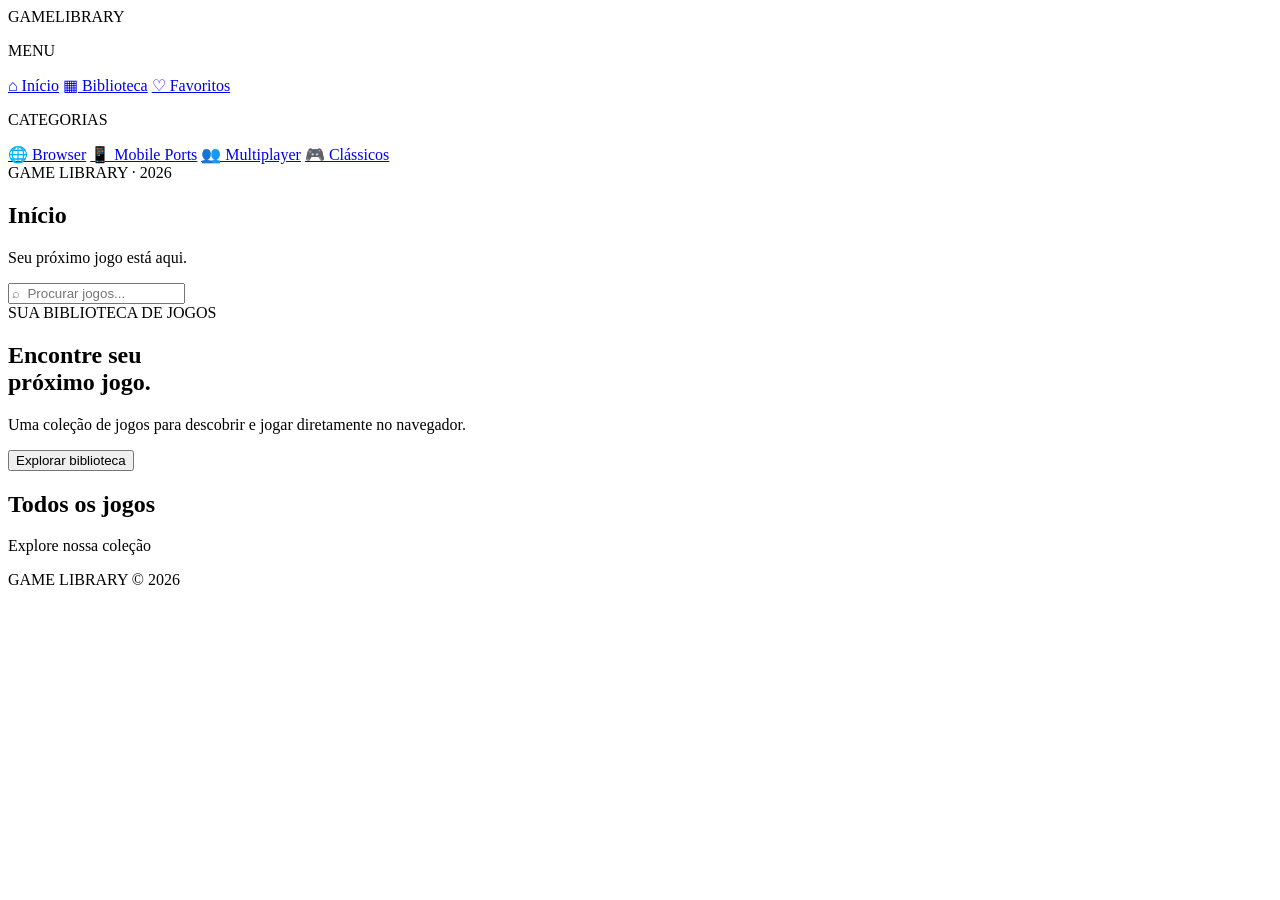
==== index.html @ 16671f28 "Add initial HTML structure for Game Library" ====
<!DOCTYPE html>
<html lang="pt-BR">
<head>
  <meta charset="UTF-8">
  <meta name="viewport" content="width=device-width, initial-scale=1.0">
  <title>Game Library</title>
  <link rel="stylesheet" href="style.css">
</head>
<body>

  <aside class="sidebar">
    <div class="logo">GAME<span>LIBRARY</span></div>

    <p class="menu-title">MENU</p>
    <nav>
      <a href="#" class="active" data-page="home">⌂ Início</a>
      <a href="#" data-page="library">▦ Biblioteca</a>
      <a href="#" data-page="favorites">♡ Favoritos</a>
    </nav>

    <p class="menu-title">CATEGORIAS</p>
    <nav>
      <a href="#" data-category="Browser">🌐 Browser</a>
      <a href="#" data-category="Mobile Ports">📱 Mobile Ports</a>
      <a href="#" data-category="Multiplayer">👥 Multiplayer</a>
      <a href="#" data-category="Clássicos">🎮 Clássicos</a>
    </nav>

    <div class="sidebar-bottom">GAME LIBRARY · 2026</div>
  </aside>

  <main>
    <header>
      <div>
        <h2 id="page-title">Início</h2>
        <p>Seu próximo jogo está aqui.</p>
      </div>
      <input id="search" type="search" placeholder="⌕  Procurar jogos...">
    </header>

    <section class="hero">
      <div class="hero-content">
        <span class="tag">SUA BIBLIOTECA DE JOGOS</span>
        <h1>Encontre seu<br>próximo <span>jogo.</span></h1>
        <p>Uma coleção de jogos para descobrir e jogar diretamente no navegador.</p>
        <button onclick="document.getElementById('games').scrollIntoView({behavior:'smooth'})">
          Explorar biblioteca
        </button>
      </div>
    </section>

    <section class="library-section">
      <div class="section-header">
        <div>
          <h2 id="section-title">Todos os jogos</h2>
          <p id="game-count">Explore nossa coleção</p>
        </div>
      </div>

      <div class="games-grid" id="games"></div>
    </section>

    <footer>GAME LIBRARY © 2026</footer>
  </main>

  <script src="script.js"></script>
</body>
</html>
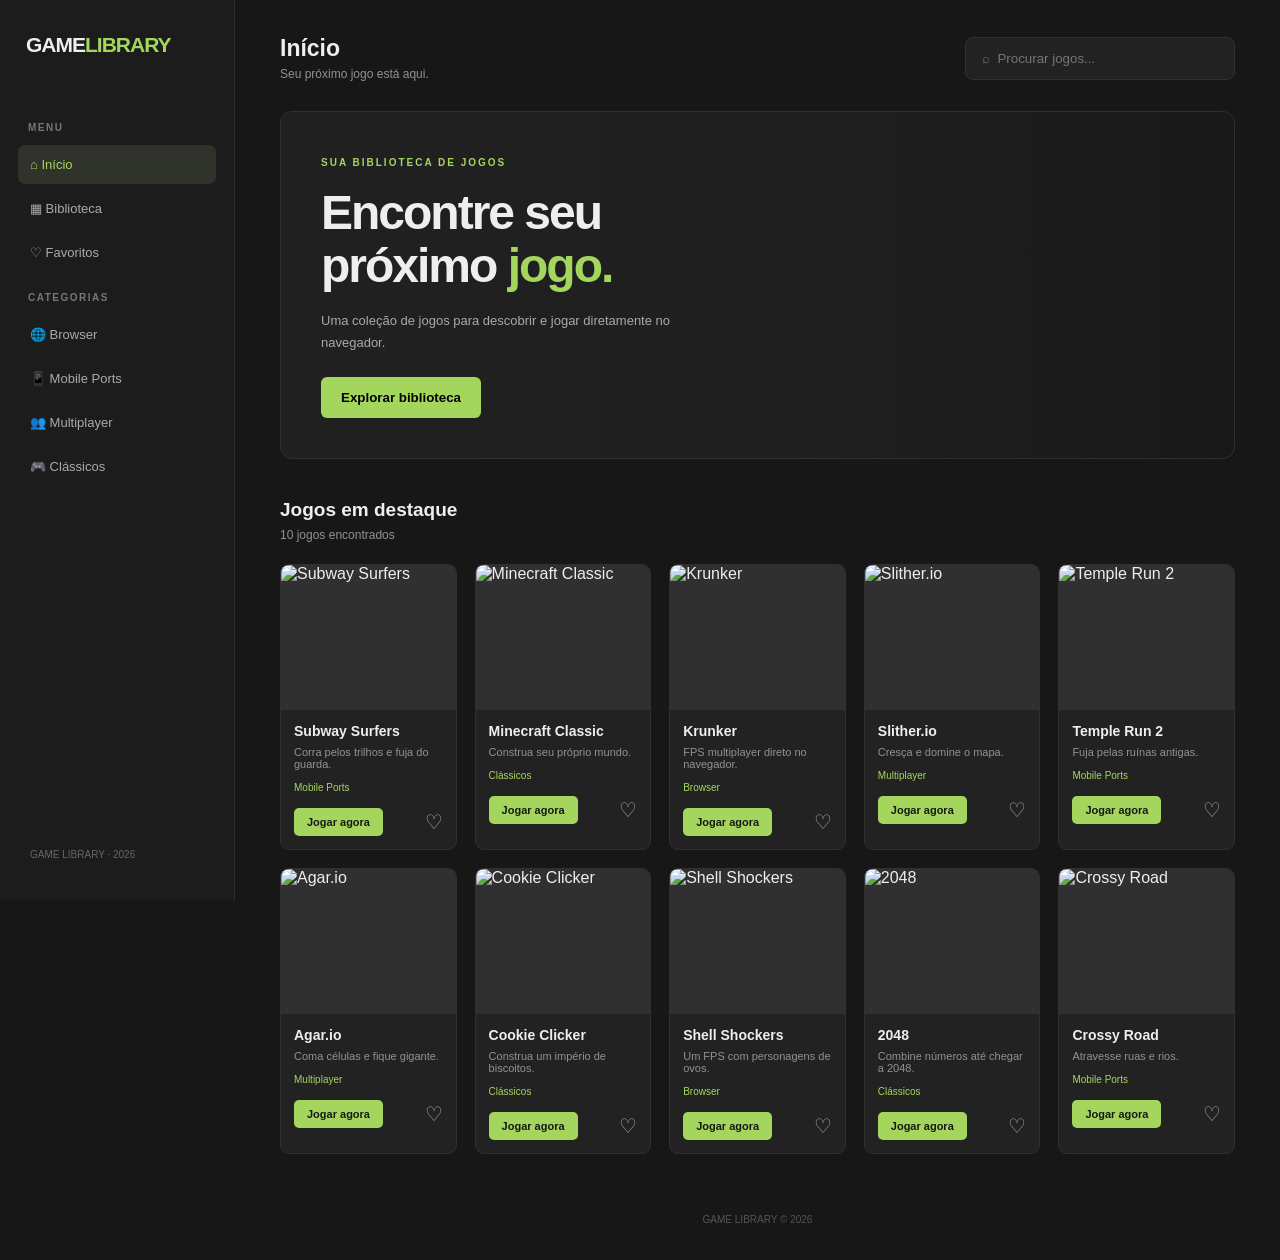
==== commit e83ad650: "Update index.html" ====
--- a/index.html
+++ b/index.html
@@ -51,14 +51,14 @@
     </section>
 
     <section class="library-section">
-      <div class="section-header">
-        <div>
-          <h2 id="section-title">Todos os jogos</h2>
-          <p id="game-count">Explore nossa coleção</p>
-        </div>
-      </div>
+     <div class="section-header">
+  <div>
+    <h2 id="section-title">Jogos em destaque</h2>
+    <p id="game-count">Explore nossa coleção</p>
+  </div>
+</div>
 
-      <div class="games-grid" id="games"></div>
+<div class="games-grid" id="games"></div>
     </section>
 
     <footer>GAME LIBRARY © 2026</footer>
--- a/style.css
+++ b/style.css
@@ -0,0 +1,342 @@
+
+* {
+  margin: 0;
+  padding: 0;
+  box-sizing: border-box;
+}
+
+:root {
+  --background: #171717;
+  --sidebar: #1c1c1c;
+  --card: #222222;
+  --border: #303030;
+  --text: #eeeeee;
+  --muted: #929292;
+  --accent: #a4d65e;
+}
+
+body {
+  background: var(--background);
+  color: var(--text);
+  font-family: Inter, Arial, sans-serif;
+  display: flex;
+  min-height: 100vh;
+}
+
+.sidebar {
+  width: 235px;
+  height: 100vh;
+  position: fixed;
+  background: var(--sidebar);
+  border-right: 1px solid var(--border);
+  padding: 28px 18px;
+  display: flex;
+  flex-direction: column;
+  z-index: 10;
+}
+
+.logo {
+  font-size: 21px;
+  font-weight: 900;
+  letter-spacing: -1px;
+  margin: 5px 8px 45px;
+}
+
+.logo span {
+  color: var(--accent);
+}
+
+.menu-title {
+  color: #777;
+  font-size: 10px;
+  font-weight: bold;
+  letter-spacing: 1.5px;
+  margin: 20px 10px 12px;
+}
+
+nav {
+  display: flex;
+  flex-direction: column;
+  gap: 5px;
+}
+
+nav a {
+  color: #aaa;
+  text-decoration: none;
+  padding: 12px;
+  border-radius: 7px;
+  font-size: 13px;
+  transition: .2s;
+}
+
+nav a:hover {
+  background: #292929;
+  color: white;
+}
+
+nav a.active {
+  background: #30332b;
+  color: var(--accent);
+}
+
+.sidebar-bottom {
+  margin-top: auto;
+  padding: 12px;
+  color: #666;
+  font-size: 10px;
+}
+
+main {
+  margin-left: 235px;
+  width: calc(100% - 235px);
+  padding: 35px 45px;
+}
+
+header {
+  display: flex;
+  justify-content: space-between;
+  align-items: center;
+  margin-bottom: 30px;
+  gap: 20px;
+}
+
+header h2 {
+  font-size: 23px;
+  margin-bottom: 5px;
+}
+
+header p, .section-header p {
+  color: var(--muted);
+  font-size: 12px;
+}
+
+#search {
+  width: 270px;
+  padding: 13px 16px;
+  background: #222;
+  border: 1px solid var(--border);
+  border-radius: 8px;
+  color: white;
+  outline: none;
+}
+
+#search:focus {
+  border-color: var(--accent);
+}
+
+.hero {
+  min-height: 275px;
+  border-radius: 12px;
+  border: 1px solid var(--border);
+  background:
+    linear-gradient(90deg, #202020 15%, #202020dd 55%, #20202033),
+    url("https://images.unsplash.com/photo-1542751371-adc38448a05e?w=1400")
+    center/cover;
+  display: flex;
+  align-items: center;
+  padding: 40px;
+  overflow: hidden;
+}
+
+.hero-content {
+  max-width: 470px;
+}
+
+.tag {
+  color: var(--accent);
+  font-size: 10px;
+  letter-spacing: 2px;
+  font-weight: bold;
+}
+
+.hero h1 {
+  font-size: clamp(32px, 5vw, 48px);
+  line-height: 1.1;
+  margin: 17px 0;
+  letter-spacing: -2px;
+}
+
+.hero h1 span {
+  color: var(--accent);
+}
+
+.hero p {
+  color: #aaa;
+  font-size: 13px;
+  line-height: 1.7;
+  max-width: 350px;
+}
+
+.hero button {
+  background: var(--accent);
+  border: none;
+  border-radius: 6px;
+  padding: 13px 20px;
+  margin-top: 23px;
+  font-weight: bold;
+  cursor: pointer;
+  transition: .2s;
+}
+
+.hero button:hover {
+  background: #b9ed76;
+  transform: translateY(-2px);
+}
+
+.library-section {
+  margin-top: 40px;
+}
+
+.section-header {
+  margin-bottom: 22px;
+}
+
+.section-header h2 {
+  font-size: 19px;
+  margin-bottom: 7px;
+}
+
+.games-grid {
+  display: grid;
+  grid-template-columns: repeat(auto-fill, minmax(175px, 1fr));
+  gap: 18px;
+}
+
+.game-card {
+  background: var(--card);
+  border: 1px solid var(--border);
+  border-radius: 9px;
+  overflow: hidden;
+  transition: .2s;
+  cursor: pointer;
+}
+
+.game-card:hover {
+  transform: translateY(-5px);
+  border-color: #555;
+}
+
+.game-card img {
+  width: 100%;
+  height: 145px;
+  object-fit: cover;
+  display: block;
+  background: #303030;
+}
+
+.game-info {
+  padding: 13px;
+}
+
+.game-info h3 {
+  font-size: 14px;
+  margin-bottom: 7px;
+}
+
+.game-info p {
+  font-size: 11px;
+  color: var(--muted);
+}
+
+.game-category {
+  display: inline-block;
+  font-size: 10px;
+  color: var(--accent);
+  margin-top: 12px;
+}
+
+.game-actions {
+  display: flex;
+  justify-content: space-between;
+  align-items: center;
+  margin-top: 13px;
+}
+
+.play-button {
+  color: #171717;
+  background: var(--accent);
+  padding: 8px 13px;
+  border-radius: 5px;
+  text-decoration: none;
+  font-size: 11px;
+  font-weight: bold;
+}
+
+.favorite-button {
+  background: transparent;
+  color: #aaa;
+  border: none;
+  font-size: 20px;
+  cursor: pointer;
+}
+
+.favorite-button.active {
+  color: #f07171;
+}
+
+.empty {
+  color: #888;
+  font-size: 13px;
+  padding: 25px 0;
+}
+
+footer {
+  color: #555;
+  font-size: 10px;
+  margin-top: 60px;
+  text-align: center;
+}
+
+@media(max-width: 750px) {
+  .sidebar {
+    width: 65px;
+    padding: 20px 7px;
+  }
+
+  .logo {
+    font-size: 0;
+    margin: 10px 5px 30px;
+  }
+
+  .logo:first-letter {
+    font-size: 24px;
+  }
+
+  .logo span, .menu-title, .sidebar-bottom {
+    display: none;
+  }
+
+  nav a {
+    font-size: 0;
+    text-align: center;
+    padding: 14px 4px;
+  }
+
+  main {
+    margin-left: 65px;
+    width: calc(100% - 65px);
+    padding: 22px 15px;
+  }
+
+  header {
+    align-items: flex-start;
+    flex-direction: column;
+  }
+
+  #search {
+    width: 100%;
+  }
+
+  .hero {
+    padding: 25px;
+  }
+
+  .games-grid {
+    grid-template-columns: repeat(2, minmax(0, 1fr));
+    gap: 10px;
+  }
+
+  .game-card img {
+    height: 115px;
+  }
+}
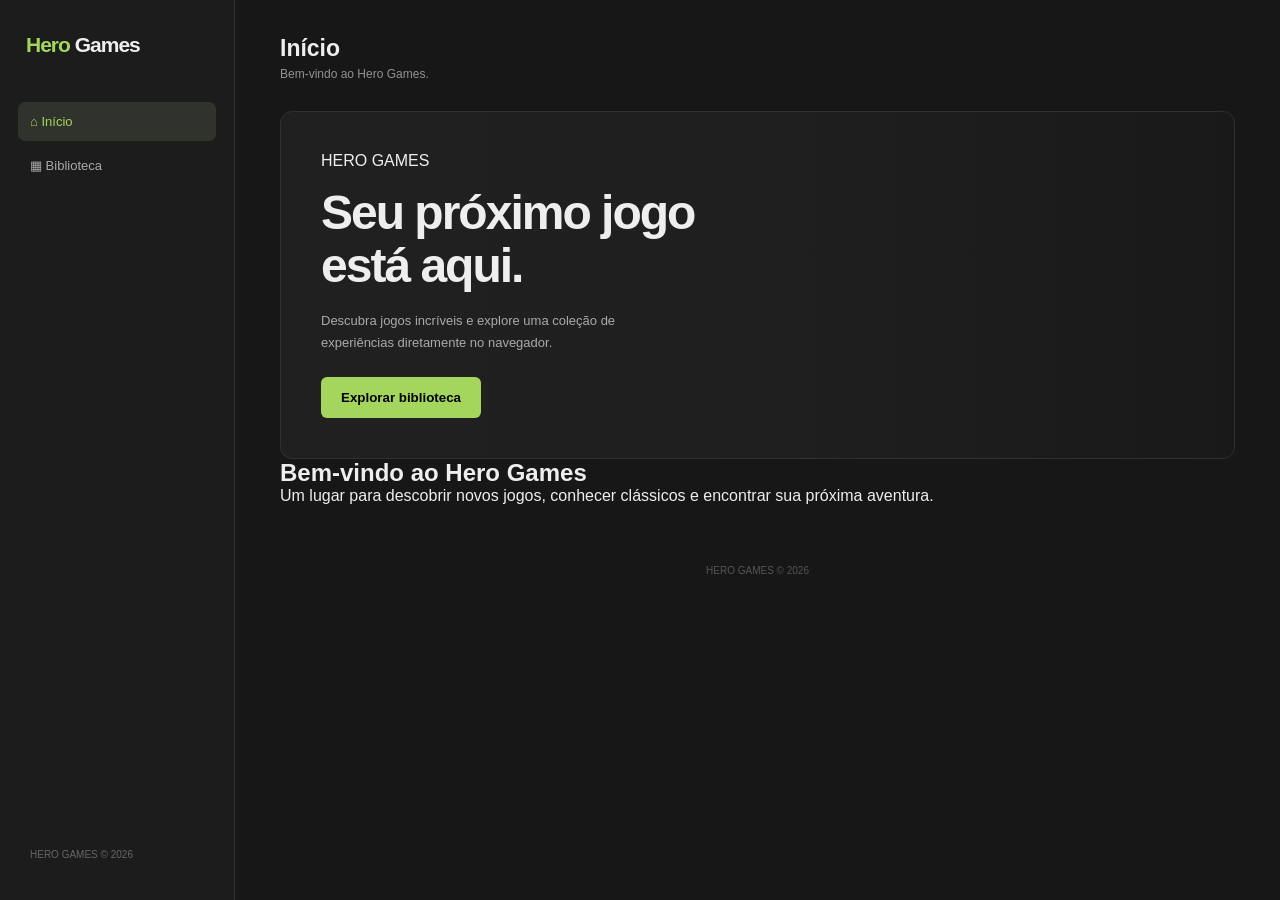
==== commit c1bbe230: "Create index.html" ====
--- a/index.html
+++ b/index.html
@@ -4,66 +4,95 @@
 <head>
   <meta charset="UTF-8">
   <meta name="viewport" content="width=device-width, initial-scale=1.0">
-  <title>Game Library</title>
+  <meta name="theme-color" content="#191919">
+  <title>Hero Games</title>
   <link rel="stylesheet" href="style.css">
 </head>
+
 <body>
 
   <aside class="sidebar">
-    <div class="logo">GAME<span>LIBRARY</span></div>
+    <div class="logo">
+      <span>Hero</span> Games
+    </div>
 
-    <p class="menu-title">MENU</p>
     <nav>
-      <a href="#" class="active" data-page="home">⌂ Início</a>
-      <a href="#" data-page="library">▦ Biblioteca</a>
-      <a href="#" data-page="favorites">♡ Favoritos</a>
+      <a href="#" class="active" data-page="home">
+        <span>⌂</span> Início
+      </a>
+
+      <a href="#" data-page="library">
+        <span>▦</span> Biblioteca
+      </a>
     </nav>
 
-    <p class="menu-title">CATEGORIAS</p>
-    <nav>
-      <a href="#" data-category="Browser">🌐 Browser</a>
-      <a href="#" data-category="Mobile Ports">📱 Mobile Ports</a>
-      <a href="#" data-category="Multiplayer">👥 Multiplayer</a>
-      <a href="#" data-category="Clássicos">🎮 Clássicos</a>
-    </nav>
-
-    <div class="sidebar-bottom">GAME LIBRARY · 2026</div>
+    <div class="sidebar-bottom">
+      HERO GAMES © 2026
+    </div>
   </aside>
 
   <main>
     <header>
       <div>
         <h2 id="page-title">Início</h2>
-        <p>Seu próximo jogo está aqui.</p>
+        <p id="page-description">Bem-vindo ao Hero Games.</p>
       </div>
-      <input id="search" type="search" placeholder="⌕  Procurar jogos...">
+
+      <input
+        id="search"
+        type="search"
+        placeholder="⌕  Procurar jogos..."
+        hidden
+      >
     </header>
 
-    <section class="hero">
-      <div class="hero-content">
-        <span class="tag">SUA BIBLIOTECA DE JOGOS</span>
-        <h1>Encontre seu<br>próximo <span>jogo.</span></h1>
-        <p>Uma coleção de jogos para descobrir e jogar diretamente no navegador.</p>
-        <button onclick="document.getElementById('games').scrollIntoView({behavior:'smooth'})">
-          Explorar biblioteca
-        </button>
+    <section id="home-page">
+      <div class="hero">
+        <div class="hero-content">
+          <span class="hero-label">HERO GAMES</span>
+
+          <h1>
+            Seu próximo jogo<br>
+            está aqui.
+          </h1>
+
+          <p>
+            Descubra jogos incríveis e explore uma coleção
+            de experiências diretamente no navegador.
+          </p>
+
+          <button id="explore-button">
+            Explorar biblioteca
+          </button>
+        </div>
+      </div>
+
+      <div class="welcome">
+        <h2>Bem-vindo ao Hero Games</h2>
+        <p>
+          Um lugar para descobrir novos jogos,
+          conhecer clássicos e encontrar sua próxima aventura.
+        </p>
       </div>
     </section>
 
-    <section class="library-section">
-     <div class="section-header">
-  <div>
-    <h2 id="section-title">Jogos em destaque</h2>
-    <p id="game-count">Explore nossa coleção</p>
-  </div>
-</div>
+    <section id="library-page" hidden>
+      <div class="section-header">
+        <div>
+          <h2>Biblioteca de jogos</h2>
+          <p id="game-count">Explore nossa coleção.</p>
+        </div>
+      </div>
 
-<div class="games-grid" id="games"></div>
+      <div class="games-grid" id="games"></div>
     </section>
 
-    <footer>GAME LIBRARY © 2026</footer>
+    <footer>
+      HERO GAMES © 2026
+    </footer>
   </main>
 
   <script src="script.js"></script>
+
 </body>
 </html>
